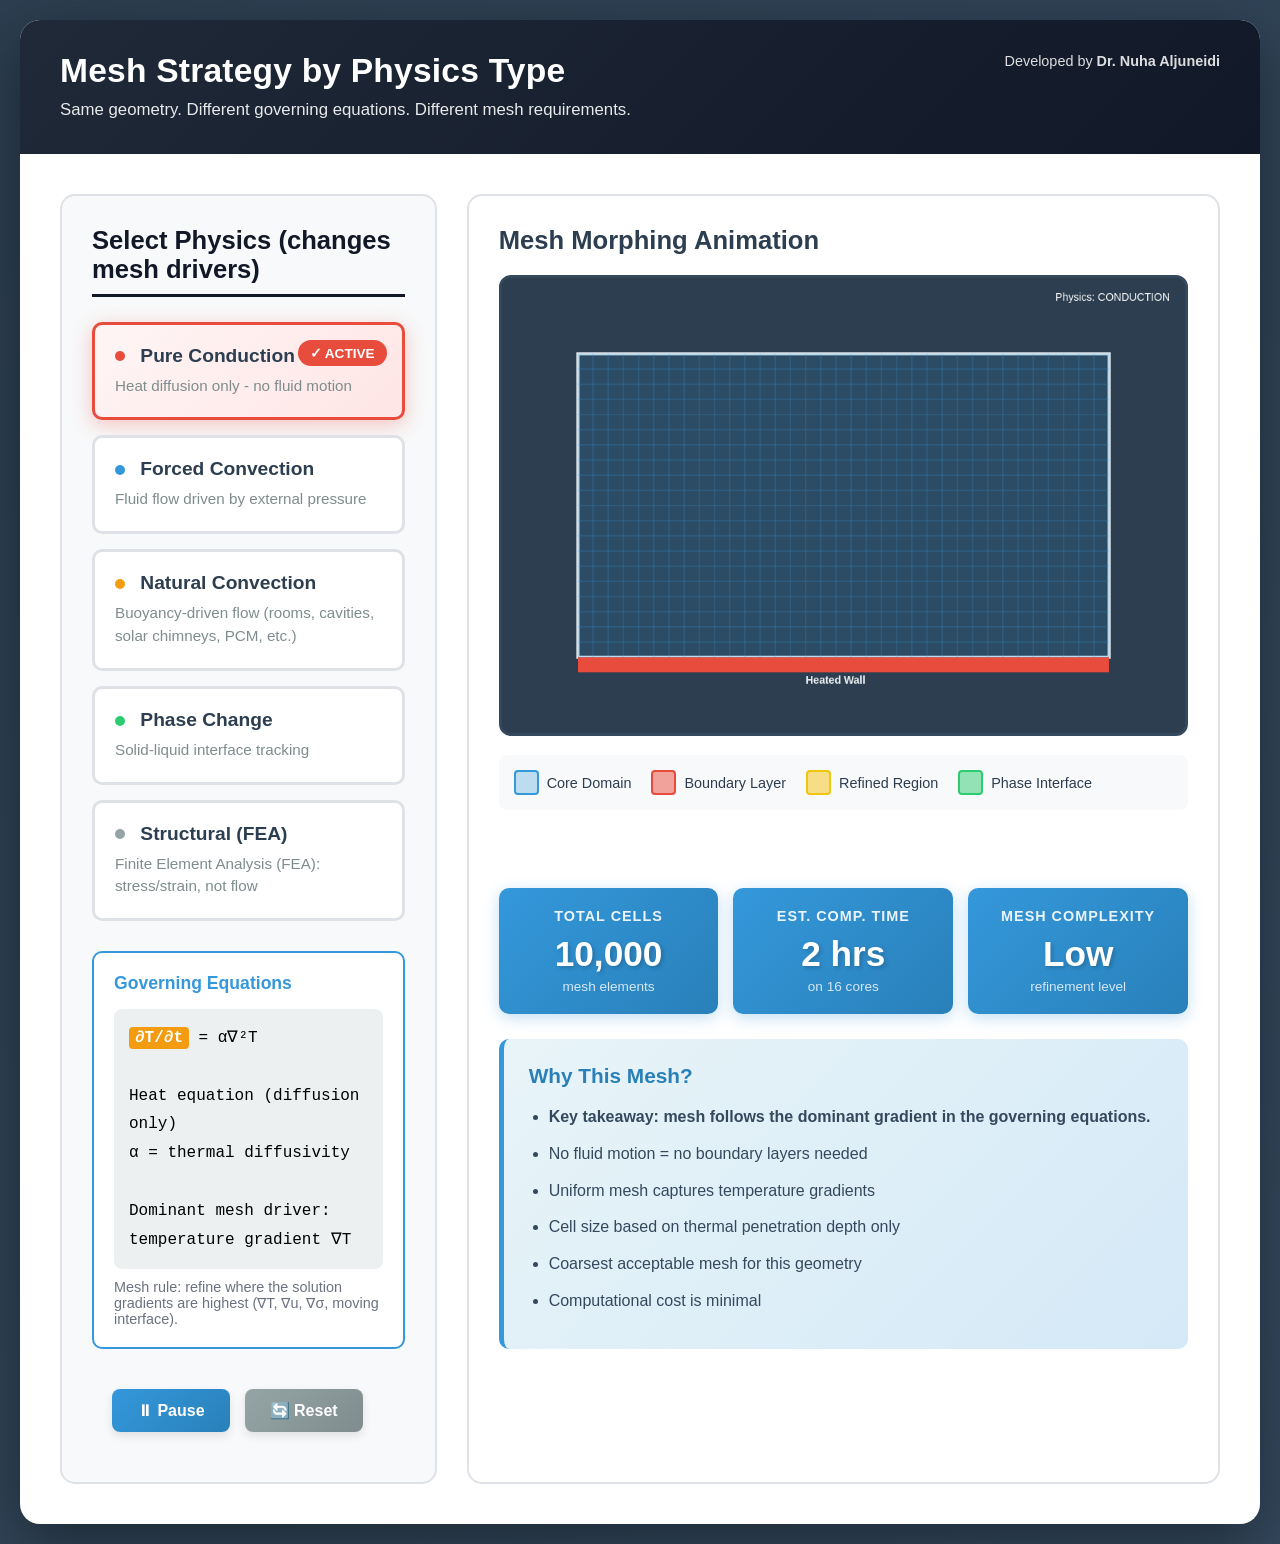
==== index.html @ da471427 "Rename index to index.html" ====
<!DOCTYPE html>
<html lang="en">
<head>
    <meta charset="UTF-8">
    <meta name="viewport" content="width=device-width, initial-scale=1.0">
    <title>Mesh Strategy by Physics Type | Dr. Nuha Aljuneidi</title>
    <style>
        * {
            margin: 0;
            padding: 0;
            box-sizing: border-box;
        }

        body {
            font-family: 'Segoe UI', Tahoma, Geneva, Verdana, sans-serif;
            background: linear-gradient(135deg, #2c3e50 0%, #34495e 100%);
            padding: 20px;
            min-height: 100vh;
        }

        .container {
            max-width: 1600px;
            margin: 0 auto;
            background: white;
            border-radius: 20px;
            box-shadow: 0 20px 60px rgba(0,0,0,0.4);
            overflow: hidden;
        }

        .header {
            background: linear-gradient(135deg, #1f2937 0%, #111827 100%);
            color: white;
            padding: 32px 40px;
            text-align: left;
        }

        .header-top {
            display: flex;
            justify-content: space-between;
            align-items: flex-start;
            gap: 20px;
        }

        .header h1 {
            font-size: 2.1em;
            margin: 0 0 8px 0;
            text-shadow: none;
            letter-spacing: 0.2px;
        }

        .header .subtitle {
            font-size: 1.05em;
            opacity: 0.9;
            margin: 0;
            line-height: 1.4;
            max-width: 760px;
        }

        .header .credit {
            font-size: 0.9em;
            opacity: 0.85;
            text-align: right;
            line-height: 1.35;
            white-space: nowrap;
        }

        @media (max-width: 900px) {
            .header-top {
                flex-direction: column;
            }

            .header .credit {
                text-align: left;
                white-space: normal;
            }
        }

        .main-content {
            display: grid;
            grid-template-columns: 1fr 2fr;
            gap: 30px;
            padding: 40px;
        }

        .controls-panel {
            background: #f8f9fa;
            padding: 30px;
            border-radius: 15px;
            border: 2px solid #dee2e6;
        }

            .controls-panel h2 {
                color: #111827;
                margin-bottom: 25px;
                font-size: 1.6em;
                border-bottom: 3px solid #111827;
                padding-bottom: 10px;
            }

        .physics-selector {
            margin-bottom: 30px;
        }

        .physics-option {
            background: white;
            border: 3px solid #dee2e6;
            border-radius: 10px;
            padding: 20px;
            margin-bottom: 15px;
            cursor: pointer;
            transition: all 0.3s;
            position: relative;
        }

            .physics-option:hover {
                transform: translateX(5px);
                box-shadow: 0 5px 15px rgba(0,0,0,0.1);
            }

            .physics-option.active {
                border-color: #e74c3c;
                background: linear-gradient(135deg, #fff5f5 0%, #ffe5e5 100%);
                box-shadow: 0 5px 20px rgba(231, 76, 60, 0.3);
            }

            .physics-option h3 {
                color: #2c3e50;
                margin-bottom: 8px;
                font-size: 1.2em;
            }

            .physics-option p {
                color: #7f8c8d;
                font-size: 0.95em;
                line-height: 1.5;
            }

            .physics-option .badge {
                position: absolute;
                top: 15px;
                right: 15px;
                background: #e74c3c;
                color: white;
                padding: 5px 12px;
                border-radius: 20px;
                font-size: 0.85em;
                font-weight: 600;
                opacity: 0;
                transition: opacity 0.3s;
            }

            .physics-option.active .badge {
                opacity: 1;
            }

        /* Dot Indicators */
        .dot {
            display: inline-block;
            width: 10px;
            height: 10px;
            border-radius: 50%;
            margin-right: 10px;
            vertical-align: middle;
        }

        .dot-red {
            background: #e74c3c;
        }

        .dot-blue {
            background: #3498db;
        }

        .dot-yellow {
            background: #f39c12;
        }

        .dot-green {
            background: #2ecc71;
        }

        .dot-gray {
            background: #95a5a6;
        }

        .equation-display {
            background: white;
            border: 2px solid #3498db;
            border-radius: 10px;
            padding: 20px;
            margin-top: 20px;
        }

            .equation-display h4 {
                color: #3498db;
                margin-bottom: 15px;
                font-size: 1.1em;
            }

        .equation {
            font-family: 'Courier New', monospace;
            font-size: 1em;
            background: #ecf0f1;
            padding: 15px;
            border-radius: 8px;
            line-height: 1.8;
            overflow-x: auto;
            white-space: pre-wrap;
        }

        .equation-term {
            padding: 2px 6px;
            border-radius: 4px;
            transition: all 0.3s;
        }

            .equation-term.highlight {
                background: #f39c12;
                color: white;
                font-weight: bold;
            }

        .visualization-panel {
            background: white;
            padding: 30px;
            border-radius: 15px;
            border: 2px solid #dee2e6;
        }

            .visualization-panel h2 {
                color: #2c3e50;
                margin-bottom: 20px;
                font-size: 1.6em;
            }

        canvas {
            border: 3px solid #34495e;
            border-radius: 12px;
            width: 100%;
            background: #2c3e50;
            box-shadow: inset 0 2px 10px rgba(0,0,0,0.3);
        }

        .metrics-bar {
            display: grid;
            grid-template-columns: repeat(3, 1fr);
            gap: 15px;
            margin-top: 25px;
        }

        .metric-card {
            background: linear-gradient(135deg, #3498db 0%, #2980b9 100%);
            color: white;
            padding: 20px;
            border-radius: 10px;
            text-align: center;
            box-shadow: 0 4px 15px rgba(52, 152, 219, 0.3);
        }

            .metric-card.warning {
                background: linear-gradient(135deg, #f39c12 0%, #e67e22 100%);
            }

            .metric-card.danger {
                background: linear-gradient(135deg, #e74c3c 0%, #c0392b 100%);
            }

            .metric-card h4 {
                font-size: 0.9em;
                opacity: 0.9;
                margin-bottom: 10px;
                text-transform: uppercase;
                letter-spacing: 1px;
            }

            .metric-card .value {
                font-size: 2.2em;
                font-weight: 700;
                text-shadow: 2px 2px 4px rgba(0,0,0,0.2);
            }

            .metric-card .label {
                font-size: 0.85em;
                opacity: 0.8;
                margin-top: 5px;
            }

        .info-panel {
            background: linear-gradient(135deg, #e8f4f8 0%, #d4e9f7 100%);
            border-left: 5px solid #3498db;
            padding: 25px;
            margin-top: 25px;
            border-radius: 10px;
        }

            .info-panel h3 {
                color: #2980b9;
                margin-bottom: 15px;
                font-size: 1.3em;
            }

            .info-panel ul {
                margin-left: 20px;
                color: #34495e;
                line-height: 1.8;
            }

            .info-panel li {
                margin-bottom: 8px;
            }

        .animation-controls {
            display: flex;
            gap: 15px;
            margin-top: 20px;
            padding: 20px;
            background: #f8f9fa;
            border-radius: 10px;
        }

        .btn {
            padding: 12px 25px;
            border: none;
            border-radius: 8px;
            font-size: 1em;
            font-weight: 600;
            cursor: pointer;
            transition: all 0.3s;
            box-shadow: 0 4px 10px rgba(0,0,0,0.1);
        }

        .btn-primary {
            background: linear-gradient(135deg, #3498db 0%, #2980b9 100%);
            color: white;
        }

            .btn-primary:hover {
                transform: translateY(-2px);
                box-shadow: 0 6px 15px rgba(52, 152, 219, 0.4);
            }

        .btn-secondary {
            background: linear-gradient(135deg, #95a5a6 0%, #7f8c8d 100%);
            color: white;
        }

            .btn-secondary:hover {
                transform: translateY(-2px);
                box-shadow: 0 6px 15px rgba(127, 140, 141, 0.4);
            }

        @media (max-width: 1200px) {
            .main-content {
                grid-template-columns: 1fr;
            }
        }

        @media (max-width: 768px) {
            .metrics-bar {
                grid-template-columns: 1fr;
            }
        }

        .legend {
            display: flex;
            gap: 20px;
            margin-top: 15px;
            padding: 15px;
            background: #f8f9fa;
            border-radius: 8px;
            flex-wrap: wrap;
        }

        .legend-item {
            display: flex;
            align-items: center;
            gap: 8px;
        }

        .legend-color {
            width: 25px;
            height: 25px;
            border-radius: 4px;
            border: 2px solid #34495e;
        }

        .legend-text {
            font-size: 0.9em;
            color: #2c3e50;
            font-weight: 500;
        }

        .transition-indicator {
            background: #f39c12;
            color: white;
            padding: 10px 20px;
            border-radius: 20px;
            text-align: center;
            font-weight: 600;
            margin-top: 15px;
            opacity: 0;
            transition: opacity 0.3s;
        }

            .transition-indicator.show {
                opacity: 1;
            }
    </style>
</head>
<body>
    <div class="container">
        <div class="header">
            <div class="header-top">
                <div>
                    <h1>Mesh Strategy by Physics Type</h1>
                    <p class="subtitle">Same geometry. Different governing equations. Different mesh requirements.</p>
                </div>
                <div class="credit">
                    Developed by <b>Dr. Nuha Aljuneidi</b><br />
                </div>
            </div>
        </div>

        <div class="main-content">
            <!-- Left Panel: Controls -->
            <div class="controls-panel">
                <h2>Select Physics (changes mesh drivers)</h2>
                <div class="physics-selector">
                    <div class="physics-option active" onclick="selectPhysics('conduction', this)">
                        <div class="badge">✓ ACTIVE</div>
                        <h3><span class="dot dot-red"></span> Pure Conduction</h3>
                        <p>Heat diffusion only - no fluid motion</p>
                    </div>

                    <div class="physics-option" onclick="selectPhysics('forced', this)">
                        <div class="badge">✓ ACTIVE</div>
                        <h3><span class="dot dot-blue"></span> Forced Convection</h3>
                        <p>Fluid flow driven by external pressure</p>
                    </div>

                    <div class="physics-option" onclick="selectPhysics('natural', this)">
                        <div class="badge">✓ ACTIVE</div>
                        <h3><span class="dot dot-yellow"></span> Natural Convection</h3>
                        <p>Buoyancy-driven flow (rooms, cavities, solar chimneys, PCM, etc.)</p>
                    </div>

                    <div class="physics-option" onclick="selectPhysics('phase_change', this)">
                        <div class="badge">✓ ACTIVE</div>
                        <h3><span class="dot dot-green"></span> Phase Change</h3>
                        <p>Solid-liquid interface tracking</p>
                    </div>

                    <div class="physics-option" onclick="selectPhysics('structural', this)">
                        <div class="badge">✓ ACTIVE</div>
                        <h3><span class="dot dot-gray"></span> Structural (FEA)</h3>
                        <p>Finite Element Analysis (FEA): stress/strain, not flow</p>
                    </div>
                </div>

                <div class="equation-display" id="equationDisplay">
                    <h4>Governing Equations</h4>
                    <div class="equation" id="equationContent"></div>
                    <p style="margin-top:10px;color:#6b7280;font-size:0.9em;">Mesh rule: refine where the solution gradients are highest (∇T, ∇u, ∇σ, moving interface).</p>
                </div>

                <div class="animation-controls">
                    <button class="btn btn-primary" onclick="toggleAnimation()">
                        <span id="playPauseText">⏸ Pause</span>
                    </button>
                    <button class="btn btn-secondary" onclick="resetView()">🔄 Reset</button>
                </div>
            </div>

            <!-- Right Panel: Visualization -->
            <div class="visualization-panel">
                <h2>Mesh Morphing Animation</h2>
                <canvas id="meshCanvas" width="900" height="600"></canvas>

                <div class="legend">
                    <div class="legend-item">
                        <div class="legend-color" style="background: rgba(52, 152, 219, 0.3); border-color: #3498db;"></div>
                        <div class="legend-text">Core Domain</div>
                    </div>
                    <div class="legend-item">
                        <div class="legend-color" style="background: rgba(231, 76, 60, 0.5); border-color: #e74c3c;"></div>
                        <div class="legend-text">Boundary Layer</div>
                    </div>
                    <div class="legend-item">
                        <div class="legend-color" style="background: rgba(241, 196, 15, 0.5); border-color: #f1c40f;"></div>
                        <div class="legend-text">Refined Region</div>
                    </div>
                    <div class="legend-item">
                        <div class="legend-color" style="background: rgba(46, 204, 113, 0.5); border-color: #2ecc71;"></div>
                        <div class="legend-text">Phase Interface</div>
                    </div>
                </div>

                <div class="transition-indicator" id="transitionIndicator">
                    Morphing mesh...
                </div>

                <div class="metrics-bar">
                    <div class="metric-card" id="cellCountCard">
                        <h4>Total Cells</h4>
                        <div class="value" id="cellCount">10,000</div>
                        <div class="label">mesh elements</div>
                    </div>
                    <div class="metric-card" id="compTimeCard">
                        <h4>Est. Comp. Time</h4>
                        <div class="value" id="compTime">2 hrs</div>
                        <div class="label">on 16 cores</div>
                    </div>
                    <div class="metric-card" id="complexityCard">
                        <h4>Mesh Complexity</h4>
                        <div class="value" id="complexity">Low</div>
                        <div class="label">refinement level</div>
                    </div>
                </div>

                <div class="info-panel" id="infoPanel">
                    <h3>Why This Mesh?</h3>
                    <ul id="meshReasoning"></ul>
                </div>
            </div>
        </div>
    </div>

    <script>
        const canvas = document.getElementById('meshCanvas');
        const ctx = canvas.getContext('2d');
        let currentPhysics = 'conduction';
        let animationRunning = true;
        let animationFrame;
        let transitionProgress = 1; // 0 to 1
        let targetMeshConfig = null;
        let currentMeshConfig = null;
        let startMeshConfig = null;
        let time = 0; // For animation effects

        // Mesh configurations for each physics type
        const meshConfigs = {
            conduction: {
                cellCount: 10000,
                compTime: '2 hrs',
                complexity: 'Low',
                complexityClass: '',
                boundaryLayers: false,
                refinementZones: [],
                baseCellSize: 20,
                wallCellSize: 20,
                description: 'Uniform coarse mesh',
                equations: `<span class="equation-term highlight">∂T/∂t</span> = α∇²T

Heat equation (diffusion only)
α = thermal diffusivity

Dominant mesh driver: temperature gradient ∇T`,
                reasoning: [
                    '<b>Key takeaway: mesh follows the dominant gradient in the governing equations.</b>',
                    'No fluid motion = no boundary layers needed',
                    'Uniform mesh captures temperature gradients',
                    'Cell size based on thermal penetration depth only',
                    'Coarsest acceptable mesh for this geometry',
                    'Computational cost is minimal'
                ]
            },
            forced: {
                cellCount: 250000,
                compTime: '18 hrs',
                complexity: 'High',
                complexityClass: 'warning',
                boundaryLayers: true,
                blThickness: 15,
                blLayers: 12,
                refinementZones: [],
                baseCellSize: 15,
                wallCellSize: 0.5,
                description: 'Boundary layer mesh required',
                equations: `<span class="equation-term">∂u/∂t</span> + <span class="equation-term highlight">u·∇u</span> = -∇p + <span class="equation-term highlight">ν∇²u</span>
∇·u = 0

<span class="equation-term">∂T/∂t</span> + <span class="equation-term highlight">u·∇T</span> = α∇²T

Navier-Stokes + Energy (convection dominant)

Dominant mesh driver: near-wall shear (y+) + boundary layer gradients`,
                reasoning: [
                    '<b>Key takeaway: mesh follows the dominant gradient in the governing equations.</b>',
                    'Convection term (u·∇u) requires boundary layer resolution',
                    'Typical inflation layer setup: ~10–15 layers, growth ratio ~1.1–1.3, first cell set by target y+.',
                    'Viscous effects near wall → very fine first cell (y+ requirements)',
                    'High aspect ratio cells acceptable (flow aligned with wall)',
                    '25× more cells than pure conduction!',
                    'Streamwise refinement minimal if flow is developed',
                    'This is classic CFD meshing'
                ]
            },
            natural: {
                cellCount: 450000,
                compTime: '32 hrs',
                complexity: 'Very High',
                complexityClass: 'danger',
                boundaryLayers: true, // exists, but not the ONLY refinement strategy
                refinementZones: ['buoyancy'],
                baseCellSize: 8,
                wallCellSize: 8,
                volumeRefinement: true,
                description: 'Volume refinement throughout',
                equations: `<span class="equation-term">∂u/∂t</span> + u·∇u = -∇p + ν∇²u + <span class="equation-term highlight">gβ(T-T₀)</span>
∇·u = 0

∂T/∂t + u·∇T = α∇²T

Buoyancy term drives flow in ALL directions

Dominant mesh driver: buoyancy plumes in the volume`,
                reasoning: [
                    '<b>Key takeaway: mesh follows the dominant gradient in the governing equations.</b>',
                    'Buoyancy term (gβΔT) creates flow perpendicular to walls!',
                    'Boundary layers exist, BUT volume refinement is also required (plumes/recirculation).',
                    'Flow direction changes - plumes rise, downdrafts form',
                    'Avoid extremely stretched cells everywhere; keep cells more isotropic in the core.',
                    'Common in cavities/rooms/PCM systems and needs volume refinement (plumes + recirculation).',
                    '45× more cells than conduction, 1.8× more than forced convection'
                ]
            },
            phase_change: {
                cellCount: 800000,
                compTime: '65 hrs',
                complexity: 'Extreme',
                complexityClass: 'danger',
                boundaryLayers: false,
                refinementZones: ['interface', 'buoyancy'],
                baseCellSize: 10,
                wallCellSize: 10,
                interfaceRefinement: true,
                volumeRefinement: true,
                description: 'Interface tracking + natural convection',
                equations: `ρ∂h/∂t + ρu·∇h = ∇·(k∇T)
h = c_pT + <span class="equation-term highlight">fL</span>

∂u/∂t + u·∇u = -∇p + ν∇²u + gβ(T-T₀)

Latent heat (fL) creates sharp interface
f = liquid fraction (0 to 1)

Dominant mesh driver: moving interface + sharp gradients`,
                reasoning: [
                    '<b>Key takeaway: mesh follows the dominant gradient in the governing equations.</b>',
                    'Sharp solid-liquid interface needs ultra-fine mesh',
                    'Interface moves over time → adaptive refinement ideal',
                    'Natural convection in liquid phase requires volume refinement',
                    'Stefan number determines interface thickness',
                    'Highest cell count for same geometry',
                    'Most computationally expensive',
                    '80× more cells than pure conduction!'
                ]
            },
            structural: {
                cellCount: 35000,
                compTime: '0.5 hrs',
                complexity: 'Moderate',
                complexityClass: 'warning',
                boundaryLayers: false,
                refinementZones: ['stress'],
                baseCellSize: 25,
                wallCellSize: 25,
                stressRefinement: true,
                description: 'Stress concentration refinement',
                equations: `∇·σ + f = 0
σ = C:ε

Equilibrium equation (force balance)
σ = stress tensor, ε = strain tensor
C = material stiffness matrix

COMPLETELY DIFFERENT from fluid/thermal!

Dominant mesh driver: stress concentration ∇σ`,
                reasoning: [
                    '<b>Key takeaway: mesh follows the dominant gradient in the governing equations.</b>',
                    'Different governing equations entirely (no Navier-Stokes!)',
                    'No boundary layers - no flow to resolve',
                    'Refinement at geometric features: corners, holes, loads',
                    'Stress concentrations drive mesh requirements',
                    'Can use much coarser mesh than CFD of same geometry',
                    'Element type matters (hex vs tet) more than for fluids',
                    'Wall proximity irrelevant unless that\'s where stress peaks'
                ]
            }
        };

        // Initialize
        currentMeshConfig = JSON.parse(JSON.stringify(meshConfigs[currentPhysics]));
        targetMeshConfig = JSON.parse(JSON.stringify(meshConfigs[currentPhysics]));
        startMeshConfig = JSON.parse(JSON.stringify(meshConfigs[currentPhysics]));
        updateEquations(currentPhysics);
        updateInfoPanel(currentPhysics);
        updateMetrics(currentMeshConfig);

        function selectPhysics(type, el) {
            if (currentPhysics === type) return;

            // Visual feedback
            document.querySelectorAll('.physics-option').forEach(opt => opt.classList.remove('active'));
            if (el) el.classList.add('active');

            // Start transition
            currentPhysics = type;
            startMeshConfig = JSON.parse(JSON.stringify(currentMeshConfig));
            targetMeshConfig = JSON.parse(JSON.stringify(meshConfigs[type]));
            transitionProgress = 0;

            // Show transition indicator
            const indicator = document.getElementById('transitionIndicator');
            indicator.classList.add('show');
            setTimeout(() => indicator.classList.remove('show'), 2000);

            // Update equation display
            updateEquations(type);

            // Update info panel immediately
            updateInfoPanel(type);
        }

        function updateEquations(type) {
            const config = meshConfigs[type];
            document.getElementById('equationContent').innerHTML = config.equations;
        }

        function updateInfoPanel(type) {
            const config = meshConfigs[type];
            const reasoningList = document.getElementById('meshReasoning');
            reasoningList.innerHTML = '';
            config.reasoning.forEach(reason => {
                const li = document.createElement('li');
                li.innerHTML = reason; // Changed to innerHTML to support bold tag
                reasoningList.appendChild(li);
            });
        }

        function updateMetrics(config) {
            document.getElementById('cellCount').textContent = config.cellCount.toLocaleString();
            document.getElementById('compTime').textContent = config.compTime;
            document.getElementById('complexity').textContent = config.complexity;

            // Update card colors
            const cellCard = document.getElementById('cellCountCard');
            const compCard = document.getElementById('compTimeCard');
            const complexCard = document.getElementById('complexityCard');

            // Reset classes
            [cellCard, compCard, complexCard].forEach(card => {
                card.className = 'metric-card';
            });

            // Apply appropriate class
            if (config.complexityClass) {
                cellCard.classList.add(config.complexityClass);
                compCard.classList.add(config.complexityClass);
                complexCard.classList.add(config.complexityClass);
            }
        }

        function lerp(a, b, t) {
            return a + (b - a) * t;
        }

        function easeInOutCubic(t) {
            return t < 0.5 ? 4 * t * t * t : 1 - Math.pow(-2 * t + 2, 3) / 2;
        }

        function drawMesh() {
            const w = canvas.width;
            const h = canvas.height;

            ctx.fillStyle = '#2c3e50';
            ctx.fillRect(0, 0, w, h);

            // Smooth transition
            if (transitionProgress < 1) {
                transitionProgress += 0.02;
                const easedProgress = easeInOutCubic(Math.min(transitionProgress, 1));

                // Interpolate mesh configuration
                currentMeshConfig.baseCellSize = lerp(
                    startMeshConfig.baseCellSize,
                    targetMeshConfig.baseCellSize,
                    easedProgress
                );
                currentMeshConfig.wallCellSize = lerp(
                    startMeshConfig.wallCellSize,
                    targetMeshConfig.wallCellSize,
                    easedProgress
                );

                // Update metrics during transition
                const transitionCellCount = Math.round(lerp(
                    parseFloat(startMeshConfig.cellCount),
                    parseFloat(targetMeshConfig.cellCount),
                    easedProgress
                ));

                const tempConfig = { ...targetMeshConfig };
                tempConfig.cellCount = transitionCellCount;
                updateMetrics(tempConfig);
            } else {
                currentMeshConfig = JSON.parse(JSON.stringify(targetMeshConfig));
                updateMetrics(currentMeshConfig);
            }

            // Draw geometry (PCM tank)
            drawGeometry();

            // Draw mesh based on current configuration
            if (currentPhysics === 'conduction') {
                drawUniformMesh();
            } else if (currentPhysics === 'forced') {
                drawBoundaryLayerMesh();
            } else if (currentPhysics === 'natural') {
                drawNaturalConvectionMesh();
            } else if (currentPhysics === 'phase_change') {
                drawPhaseChangeMesh();
            } else if (currentPhysics === 'structural') {
                drawStructuralMesh();
            }

            // Draw labels
            drawLabels();
        }

        function drawGeometry() {
            // Draw tank outline
            ctx.strokeStyle = '#ecf0f1';
            ctx.lineWidth = 4;
            ctx.strokeRect(100, 100, 700, 400);

            // Draw heated wall (bottom)
            ctx.fillStyle = '#e74c3c';
            ctx.fillRect(100, 500, 700, 20);
            ctx.fillStyle = '#ecf0f1';
            ctx.font = 'bold 14px Arial';

            if (currentPhysics === 'structural') {
                ctx.fillText('Support / Constraint Region', 350, 535);

                // Simple support markers
                ctx.fillStyle = '#e74c3c';
                ctx.beginPath(); ctx.moveTo(110, 520); ctx.lineTo(140, 550); ctx.lineTo(80, 550); ctx.closePath(); ctx.fill();
                ctx.beginPath(); ctx.moveTo(790, 520); ctx.lineTo(820, 550); ctx.lineTo(760, 550); ctx.closePath(); ctx.fill();
            } else {
                ctx.fillText('Heated Wall', 400, 535);
            }
        }

        function drawUniformMesh() {
            const cellSize = currentMeshConfig.baseCellSize;

            ctx.strokeStyle = 'rgba(52, 152, 219, 0.4)';
            ctx.lineWidth = 1;

            // Horizontal lines
            for (let y = 100; y <= 500; y += cellSize) {
                ctx.beginPath();
                ctx.moveTo(100, y);
                ctx.lineTo(800, y);
                ctx.stroke();
            }

            // Vertical lines
            for (let x = 100; x <= 800; x += cellSize) {
                ctx.beginPath();
                ctx.moveTo(x, 100);
                ctx.lineTo(x, 500);
                ctx.stroke();
            }

            // Fill cells
            ctx.fillStyle = 'rgba(52, 152, 219, 0.15)';
            for (let y = 100; y < 500; y += cellSize) {
                for (let x = 100; x < 800; x += cellSize) {
                    ctx.fillRect(x, y, cellSize, cellSize);
                }
            }
        }

        function drawBoundaryLayerMesh() {
            const baseCellSize = currentMeshConfig.baseCellSize;
            const wallCellHeight = currentMeshConfig.wallCellSize;
            const blThickness = currentMeshConfig.blThickness || 15;
            const blLayers = currentMeshConfig.blLayers || 12;

            // Draw boundary layer cells near bottom wall
            let y = 500;
            let cellHeight = wallCellHeight;
            const growthRatio = 1.2;

            ctx.strokeStyle = 'rgba(231, 76, 60, 0.6)';
            ctx.lineWidth = 1;

            for (let i = 0; i < blLayers; i++) {
                y -= cellHeight;

                // Draw horizontal line
                ctx.beginPath();
                ctx.moveTo(100, y);
                ctx.lineTo(800, y);
                ctx.stroke();

                // Fill BL cells
                ctx.fillStyle = 'rgba(231, 76, 60, 0.3)';
                for (let x = 100; x < 800; x += baseCellSize * 2) {
                    ctx.fillRect(x, y, baseCellSize * 2, cellHeight);
                }

                cellHeight *= growthRatio;
            }

            // Draw vertical lines in BL region
            ctx.strokeStyle = 'rgba(231, 76, 60, 0.6)';
            for (let x = 100; x <= 800; x += baseCellSize * 2) {
                ctx.beginPath();
                ctx.moveTo(x, 500);
                ctx.lineTo(x, y);
                ctx.stroke();
            }

            // Core region mesh
            ctx.strokeStyle = 'rgba(52, 152, 219, 0.4)';
            for (let yy = y; yy >= 100; yy -= baseCellSize) {
                ctx.beginPath();
                ctx.moveTo(100, yy);
                ctx.lineTo(800, yy);
                ctx.stroke();
            }

            for (let x = 100; x <= 800; x += baseCellSize) {
                ctx.beginPath();
                ctx.moveTo(x, 100);
                ctx.lineTo(x, y);
                ctx.stroke();
            }

            // Fill core cells
            ctx.fillStyle = 'rgba(52, 152, 219, 0.15)';
            for (let yy = 100; yy < y; yy += baseCellSize) {
                for (let x = 100; x < 800; x += baseCellSize) {
                    ctx.fillRect(x, yy, baseCellSize, baseCellSize);
                }
            }
        }

        function drawNaturalConvectionMesh() {
            const cellSize = currentMeshConfig.baseCellSize;

            // Draw refined mesh throughout
            ctx.strokeStyle = 'rgba(241, 196, 15, 0.3)';
            ctx.lineWidth = 0.5;

            // Horizontal lines
            for (let y = 100; y <= 500; y += cellSize) {
                ctx.beginPath();
                ctx.moveTo(100, y);
                ctx.lineTo(800, y);
                ctx.stroke();
            }

            // Vertical lines
            for (let x = 100; x <= 800; x += cellSize) {
                ctx.beginPath();
                ctx.moveTo(x, 100);
                ctx.lineTo(x, 500);
                ctx.stroke();
            }

            // Simulate volume refinement (plumes)
            for (let x = 100; x < 800; x += cellSize) {
                for (let y = 100; y < 500; y += cellSize) {
                    // Create plume-like structures based on sine waves and noise
                    const plumeX1 = 300 + Math.sin(y * 0.05 + time * 0.5) * 20;
                    const plumeX2 = 600 + Math.sin(y * 0.04 - time * 0.5) * 30;

                    const dist1 = Math.abs(x - plumeX1);
                    const dist2 = Math.abs(x - plumeX2);

                    if (dist1 < 60 || dist2 < 80 || y > 450) {
                        ctx.fillStyle = 'rgba(241, 196, 15, 0.4)';
                        ctx.fillRect(x, y, cellSize, cellSize);
                        // Add extra cross-hatch for "refinement" visual
                        ctx.beginPath();
                        ctx.moveTo(x, y);
                        ctx.lineTo(x + cellSize, y + cellSize);
                        ctx.stroke();
                    } else {
                        ctx.fillStyle = 'rgba(52, 152, 219, 0.1)';
                        ctx.fillRect(x, y, cellSize, cellSize);
                    }
                }
            }
        }

        function drawPhaseChangeMesh() {
            const baseSize = 25; // coarse background

            // Draw background coarse mesh
            ctx.strokeStyle = 'rgba(52, 152, 219, 0.2)';
            ctx.lineWidth = 1;
            for (let x = 100; x <= 800; x += baseSize) {
                ctx.beginPath(); ctx.moveTo(x, 100); ctx.lineTo(x, 500); ctx.stroke();
            }
            for (let y = 100; y <= 500; y += baseSize) {
                ctx.beginPath(); ctx.moveTo(100, y); ctx.lineTo(800, y); ctx.stroke();
            }

            // Define Interface Shape (moving)
            const interfaceX = 450 + Math.sin(time * 0.5) * 100;

            // Draw highly refined region around interface
            const refineWidth = 60;
            const fineSize = 4;

            for (let x = 100; x <= 800; x += fineSize) {
                for (let y = 100; y <= 500; y += fineSize) {
                    // Curve equation
                    const curveX = interfaceX + Math.sin(y * 0.02) * 30;
                    const dist = Math.abs(x - curveX);

                    if (dist < refineWidth) {
                        // Very fine mesh near interface
                        ctx.fillStyle = `rgba(46, 204, 113, ${0.1 + (1 - dist / refineWidth) * 0.3})`;
                        ctx.fillRect(x, y, fineSize, fineSize);
                    } else if (x < curveX) {
                        // Liquid side (Natural Convection needed here)
                        // Only draw sometimes to simulate "medium" refinement
                        if (x % 10 === 0 && y % 10 === 0) {
                            ctx.fillStyle = 'rgba(241, 196, 15, 0.2)';
                            ctx.fillRect(x, y, 10, 10);
                        }
                    }
                }
            }

            // Draw the interface line
            ctx.beginPath();
            ctx.strokeStyle = '#2ecc71'; // Green
            ctx.lineWidth = 3;
            for (let y = 100; y <= 500; y += 5) {
                const curveX = interfaceX + Math.sin(y * 0.02) * 30;
                if (y === 100) ctx.moveTo(curveX, y);
                else ctx.lineTo(curveX, y);
            }
            ctx.stroke();

            // Labels
            ctx.fillStyle = 'white';
            ctx.font = 'bold 16px Arial';
            ctx.fillText('Liquid region (convection + conduction)', interfaceX - 240, 300);
            ctx.fillText('Solid region (mostly conduction)', interfaceX + 60, 300);
        }

        function drawStructuralMesh() {
            const baseSize = 30;

            // Draw background mesh (coarse loop for performance)
            ctx.strokeStyle = 'rgba(52, 152, 219, 0.3)';
            ctx.lineWidth = 1;

            // Loop through grid - coarse step 30
            for (let x = 100; x <= 800; x += 30) {
                for (let y = 100; y <= 500; y += 30) {
                    ctx.strokeStyle = 'rgba(52, 152, 219, 0.3)';
                    ctx.strokeRect(x, y, 30, 30);
                }
            }

            // Draw refined zones separately (corners)
            const refineSize = 5;
            const refineColor = 'rgba(231, 76, 60, 0.4)';

            // Function to draw refined region
            function drawRefinedZone(centerX, centerY, radius) {
                const startX = Math.max(100, centerX - radius);
                const endX = Math.min(800, centerX + radius);
                const startY = Math.max(100, centerY - radius);
                const endY = Math.min(500, centerY + radius);

                for (let x = startX; x < endX; x += refineSize) {
                    for (let y = startY; y < endY; y += refineSize) {
                        const dist = Math.sqrt(Math.pow(x - centerX, 2) + Math.pow(y - centerY, 2));
                        if (dist < radius) {
                            ctx.fillStyle = refineColor;
                            ctx.fillRect(x, y, refineSize, refineSize);
                        }
                    }
                }
            }

            // Draw refinement at bottom corners
            drawRefinedZone(100, 500, 100);
            drawRefinedZone(800, 500, 100);

            // Highlight corners
            ctx.beginPath();
            ctx.arc(100, 500, 20, 0, Math.PI * 2);
            ctx.strokeStyle = '#e74c3c';
            ctx.lineWidth = 3;
            ctx.stroke();

            ctx.beginPath();
            ctx.arc(800, 500, 20, 0, Math.PI * 2);
            ctx.stroke();

            ctx.fillStyle = '#e74c3c';
            ctx.fillText('Stress Concentration', 120, 480);
        }

        function drawLabels() {
            // General Overlay Info
            ctx.fillStyle = 'white';
            ctx.font = '14px Arial';
            ctx.textAlign = 'right';
            ctx.fillText(`Physics: ${currentPhysics.toUpperCase()}`, canvas.width - 20, 30);
            ctx.textAlign = 'left';
        }

        function animate() {
            if (animationRunning) {
                time += 0.05;
                drawMesh();
                animationFrame = requestAnimationFrame(animate);
            }
        }

        function toggleAnimation() {
            animationRunning = !animationRunning;
            document.getElementById('playPauseText').textContent = animationRunning ? '⏸ Pause' : '▶ Play';
            if (animationRunning) animate();
        }

        function resetView() {
            const first = document.querySelector('.physics-option');
            selectPhysics('conduction', first);

            time = 0;
            if (!animationRunning) {
                animationRunning = true;
                document.getElementById('playPauseText').textContent = '⏸ Pause';
                animate();
            }
        }

        // Start
        animate();

    </script>
</body>
</html>
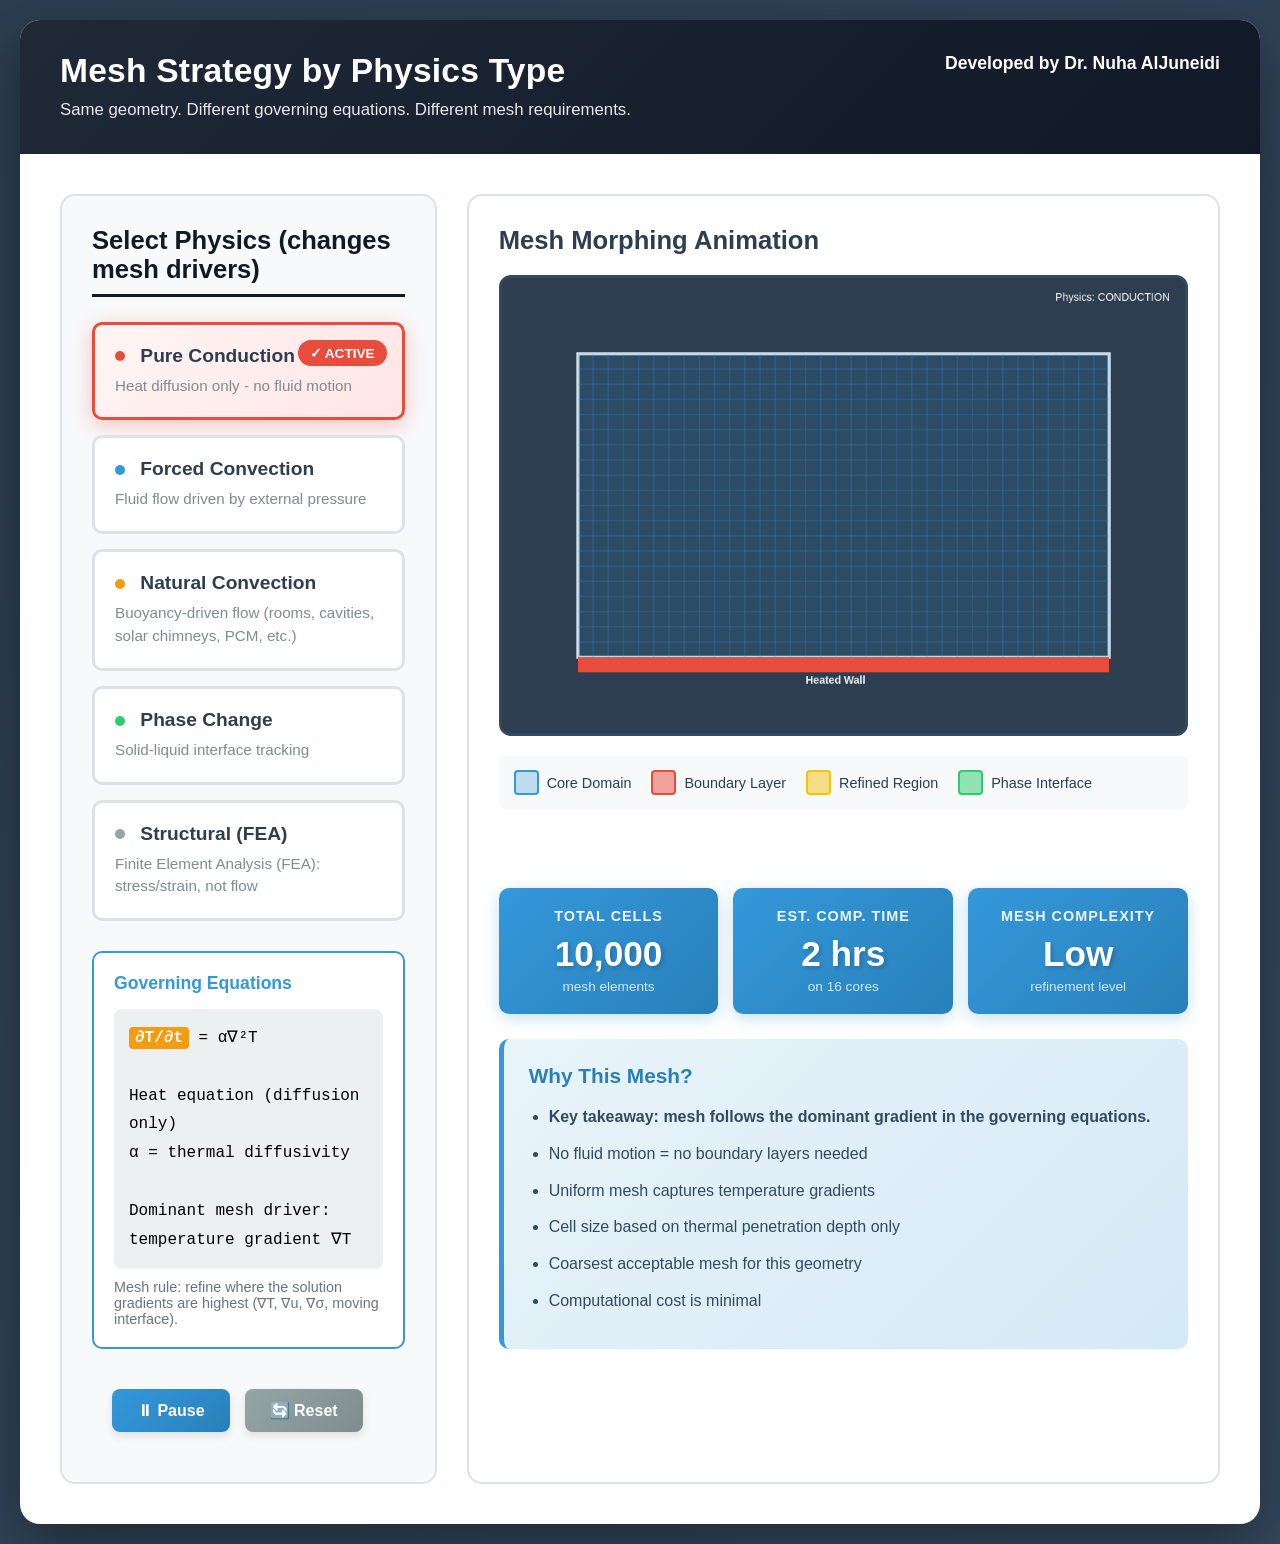
==== commit 5d663952: "Standardize name spelling and increase credit prominence" ====
--- a/index.html
+++ b/index.html
@@ -1,9 +1,17 @@
 <!DOCTYPE html>
 <html lang="en">
 <head>
+    <!-- Google tag (gtag.js) -->
+    <script async src="https://www.googletagmanager.com/gtag/js?id=G-M3V744VBMY"></script>
+    <script>
+      window.dataLayer = window.dataLayer || [];
+      function gtag(){dataLayer.push(arguments);}
+      gtag('js', new Date());
+      gtag('config', 'G-M3V744VBMY');
+    </script>
     <meta charset="UTF-8">
     <meta name="viewport" content="width=device-width, initial-scale=1.0">
-    <title>Mesh Strategy by Physics Type | Dr. Nuha Aljuneidi</title>
+    <title>Mesh Strategy by Physics Type | Dr. Nuha AlJuneidi</title>
     <style>
         * {
             margin: 0;
@@ -57,8 +65,9 @@
         }
 
         .header .credit {
-            font-size: 0.9em;
-            opacity: 0.85;
+            font-size: 1.1em;
+            font-weight: 700;
+            opacity: 1;
             text-align: right;
             line-height: 1.35;
             white-space: nowrap;
@@ -416,7 +425,7 @@
                     <p class="subtitle">Same geometry. Different governing equations. Different mesh requirements.</p>
                 </div>
                 <div class="credit">
-                    Developed by <b>Dr. Nuha Aljuneidi</b><br />
+                    Developed by <b>Dr. Nuha AlJuneidi</b>
                 </div>
             </div>
         </div>
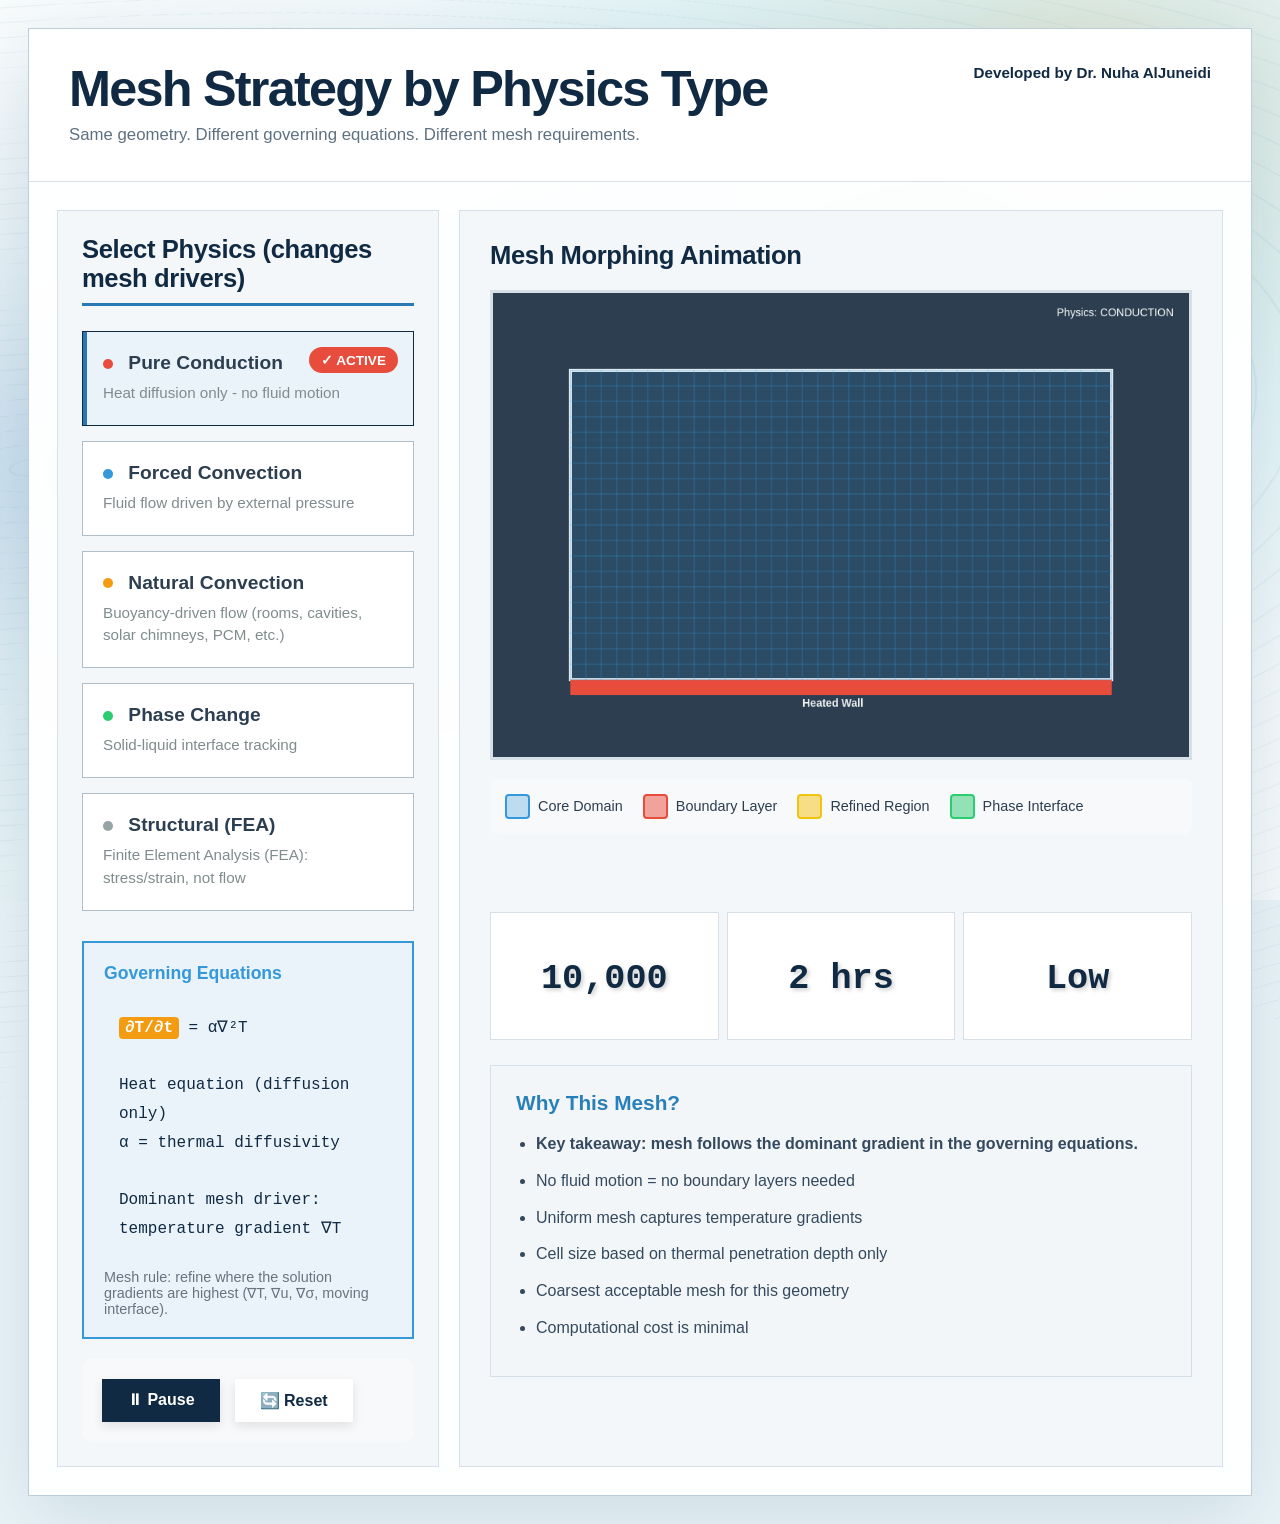
==== commit 730b92c4: "Redesign CFD meshing gallery and tools" ====
--- a/index.html
+++ b/index.html
@@ -12,6 +12,7 @@
     <meta charset="UTF-8">
     <meta name="viewport" content="width=device-width, initial-scale=1.0">
     <title>Mesh Strategy by Physics Type | Dr. Nuha AlJuneidi</title>
+    <link rel="stylesheet" href="cfd-theme.css">
     <style>
         * {
             margin: 0;
--- a/cfd-theme.css
+++ b/cfd-theme.css
@@ -0,0 +1,31 @@
+:root{--cfd-navy:#102a43;--cfd-blue:#2878b5;--cfd-cyan:#2abfcf;--cfd-green:#287553;--cfd-ink:#182b3a;--cfd-muted:#5e7180;--cfd-line:#d7e0e6;--cfd-surface:#f4f7f9;--cfd-white:#fff;--cfd-sans:Aptos,"Segoe UI",Arial,sans-serif;--cfd-mono:"Cascadia Mono",Consolas,monospace}
+html{scroll-behavior:smooth}
+body{position:relative;isolation:isolate;margin:0!important;padding:28px!important;min-height:100dvh;background:#eaf4f8!important;color:var(--cfd-ink);font-family:var(--cfd-sans)!important;background-image:radial-gradient(ellipse at 84% 12%,rgba(255,181,55,.22) 0,rgba(255,181,55,.08) 11%,transparent 28%),radial-gradient(ellipse at 76% 28%,rgba(42,191,207,.22) 0,rgba(42,191,207,.08) 24%,transparent 51%),radial-gradient(ellipse at 12% 52%,rgba(40,120,181,.22) 0,rgba(40,120,181,.07) 31%,transparent 62%),linear-gradient(135deg,#f8fbfc 0%,#e5f2f6 48%,#f7fafb 100%)!important;background-attachment:fixed!important}
+body:before{content:"";position:fixed;z-index:-1;inset:-18vh -12vw;pointer-events:none;opacity:.42;background:repeating-radial-gradient(ellipse 80% 34% at 12% 48%,transparent 0 25px,rgba(26,91,137,.15) 26px 27px,transparent 28px 46px);transform:rotate(-4deg)}
+.container{max-width:1400px!important;margin:0 auto!important;border:1px solid rgba(162,188,203,.72)!important;border-radius:0!important;background:rgba(255,255,255,.95)!important;box-shadow:0 22px 70px rgba(36,86,113,.14)!important;backdrop-filter:blur(10px);-webkit-backdrop-filter:blur(10px)}
+.header{padding:34px 40px!important;background:#fff!important;color:var(--cfd-ink)!important;border-bottom:1px solid var(--cfd-line)!important}
+.header h1{color:var(--cfd-navy)!important;font-size:clamp(2rem,4vw,3.15rem)!important;line-height:1.04!important;letter-spacing:-.035em!important;text-wrap:balance}
+.header .subtitle{max-width:65ch!important;color:var(--cfd-muted)!important;opacity:1!important}
+.header .credit{color:var(--cfd-navy)!important;font-size:.95rem!important}
+.main-content{gap:20px!important;padding:28px!important}
+.controls-panel,.visualization-panel,.info-panel{border:1px solid var(--cfd-line)!important;border-radius:0!important;background:rgba(244,247,249,.92)!important;box-shadow:none!important}
+.controls-panel{padding:24px!important}
+.controls-panel h2,.visualization-panel h2,.info-panel h2{color:var(--cfd-navy)!important;border-color:var(--cfd-blue)!important;letter-spacing:-.015em!important}
+.physics-option{border:1px solid #afbec8!important;border-radius:0!important;background:#fff!important;box-shadow:none!important;transition:transform .2s ease,border-color .2s ease,background-color .2s ease!important}
+.physics-option:hover{transform:translateX(3px)!important;border-color:var(--cfd-blue)!important;background:#f4f9fc!important;box-shadow:none!important}
+.physics-option.active{border-color:var(--cfd-navy)!important;background:#eaf3f9!important;box-shadow:inset 4px 0 0 var(--cfd-blue)!important}
+.metrics-bar{gap:8px!important}
+.metric-card{border:1px solid var(--cfd-line)!important;border-radius:0!important;background:#fff!important;box-shadow:none!important}
+.metric-card .value,.value{color:var(--cfd-navy)!important;font-family:var(--cfd-mono)!important;font-variant-numeric:tabular-nums}
+.equation-display,.equation{border-radius:0!important;background:#eaf3f9!important;color:var(--cfd-navy)!important}
+.btn{min-height:42px!important;border-radius:0!important;font-weight:650!important;transition:transform .18s ease,background-color .18s ease,border-color .18s ease!important}
+.btn:active{transform:translateY(1px)}
+.btn:focus-visible,.physics-option:focus-visible{outline:3px solid rgba(40,120,181,.35)!important;outline-offset:2px!important}
+.btn-primary{border-color:var(--cfd-navy)!important;background:var(--cfd-navy)!important;color:#fff!important}
+.btn-primary:hover{background:#173c5c!important}
+.btn-secondary{border-color:#afbec8!important;background:#fff!important;color:var(--cfd-navy)!important}
+.btn-secondary:hover{border-color:var(--cfd-blue)!important;background:#eaf3f9!important}
+canvas{max-width:100%;border-color:var(--cfd-line)!important;border-radius:0!important;background:#f6fbfd!important}
+@media(max-width:900px){body{padding:12px!important}.main-content{grid-template-columns:1fr!important;padding:18px!important}.header{padding:26px 22px!important}.container{backdrop-filter:none;-webkit-backdrop-filter:none}.header-top{gap:14px!important}}
+@media(prefers-reduced-motion:reduce){html{scroll-behavior:auto}.physics-option,.btn{transition:none!important}}
+@media(prefers-reduced-transparency:reduce){.container{background:#fff!important;backdrop-filter:none;-webkit-backdrop-filter:none}}
